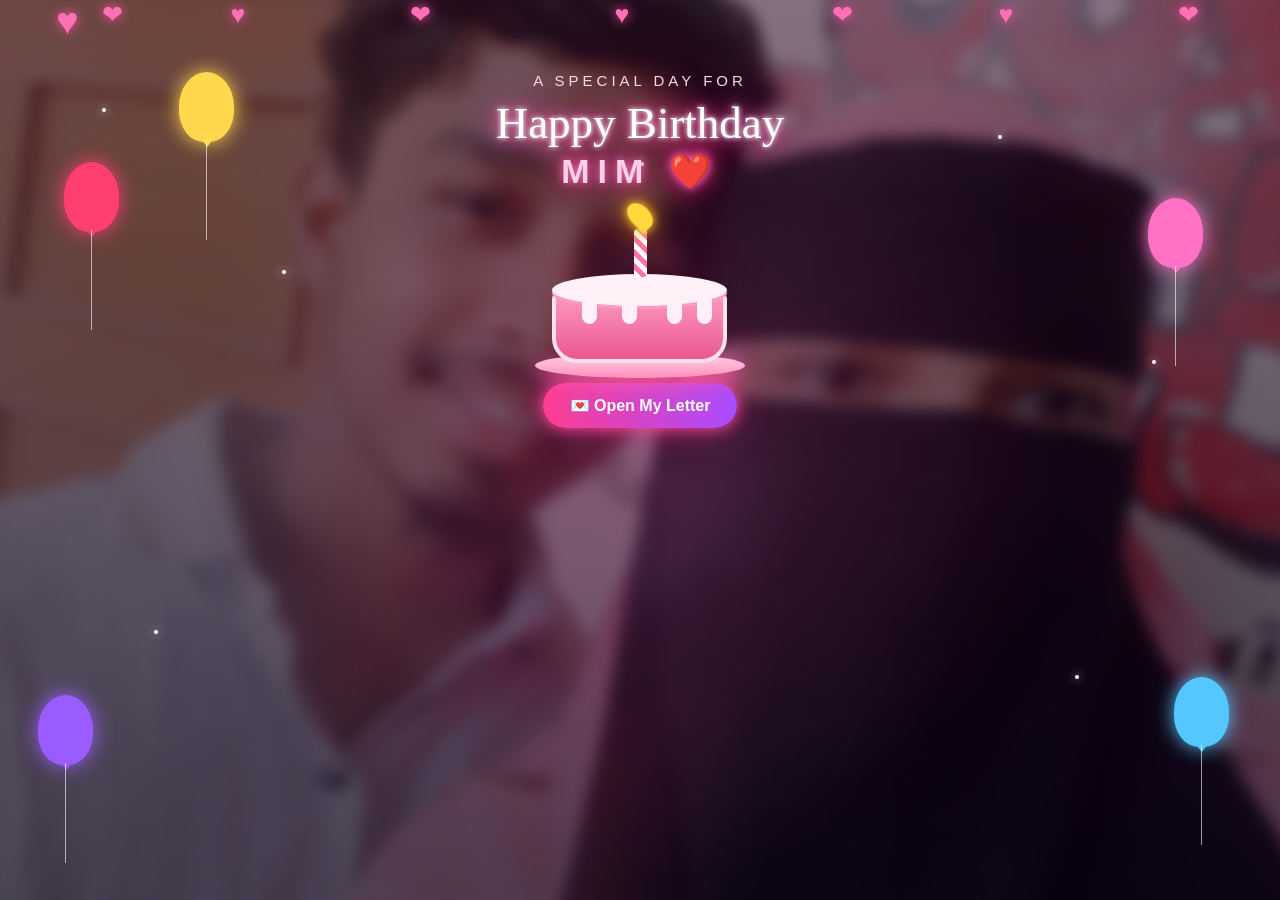
==== index.html @ fad7452c "Birthday" ====
<!DOCTYPE html>
<html lang="en">
<head>
<meta charset="UTF-8">
<meta name="viewport" content="width=device-width, initial-scale=1.0">

<title>Happy Birthday MIM ❤️</title>

<style>
*{
    margin:0;
    padding:0;
    box-sizing:border-box;
}

html,body{
    width:100%;
    height:100%;
    overflow:hidden;
}

body{
    font-family:Arial,sans-serif;
    background:#090014;
}

/* =========================
   MAIN
========================= */

.scene{
    width:100%;
    height:100vh;
    position:relative;
    overflow:hidden;
    background:#180014;
}

/* Blurred photo background */
.scene::before{
    content:"";
    position:absolute;
    inset:-20px;

    background:
        linear-gradient(
            rgba(40,0,30,.55),
            rgba(10,0,20,.72)
        ),
        url("[data-uri]");

    background-size:cover;
    background-position:center;
    background-repeat:no-repeat;

    filter:blur(7px);
    transform:scale(1.08);

    z-index:0;
}

/* Soft pink glow */
.scene::after{
    content:"";
    position:absolute;
    inset:0;

    background:
        radial-gradient(
            circle at center,
            rgba(255,80,170,.18),
            transparent 55%
        );

    z-index:1;
    pointer-events:none;
}

/* সব content ছবির উপরে থাকবে */
.scene > *{
    position:relative;
    z-index:2;
}

/* =========================
   STARS
========================= */

.stars{
    position:absolute;
    width:100%;
    height:100%;
    pointer-events:none;
}

.star{
    position:absolute;
    width:4px;
    height:4px;
    background:white;
    border-radius:50%;
    box-shadow:0 0 10px white;
    animation:twinkle 2s infinite alternate;
}

@keyframes twinkle{
    from{
        opacity:.2;
        transform:scale(.5);
    }
    to{
        opacity:1;
        transform:scale(1.4);
    }
}

/* =========================
   BALLOONS
========================= */

.balloon{
    position:absolute;
    width:55px;
    height:70px;
    border-radius:50% 50% 45% 45%;
    z-index:3;
    animation:floatBalloon 4s ease-in-out infinite alternate;
}

.balloon:before{
    content:"";
    position:absolute;
    width:12px;
    height:8px;
    left:22px;
    bottom:-5px;
    background:inherit;
    clip-path:polygon(0 0,100% 0,50% 100%);
}

.balloon:after{
    content:"";
    position:absolute;
    width:1px;
    height:100px;
    background:rgba(255,255,255,.6);
    left:27px;
    top:68px;
}

.red{
    background:#ff3f70;
    left:5%;
    top:18%;
    box-shadow:0 0 20px #ff3f70;
}

.pink{
    background:#ff72c6;
    right:6%;
    top:22%;
    box-shadow:0 0 20px #ff72c6;
    animation-delay:1s;
}

.purple{
    background:#9b5cff;
    left:3%;
    bottom:15%;
    box-shadow:0 0 20px #9b5cff;
    animation-delay:1.5s;
}

.blue{
    background:#55c7ff;
    right:4%;
    bottom:17%;
    box-shadow:0 0 20px #55c7ff;
    animation-delay:2s;
}

.yellow{
    background:#ffd84d;
    left:14%;
    top:8%;
    box-shadow:0 0 20px #ffd84d;
    animation-delay:.7s;
}

@keyframes floatBalloon{
    from{
        transform:translateY(0) rotate(-5deg);
    }
    to{
        transform:translateY(-25px) rotate(6deg);
    }
}

/* =========================
   FLOATING LOVE
========================= */

.love{
    position:absolute;
    color:#ff70b7;
    font-size:25px;
    z-index:4;
    pointer-events:none;
    animation:loveFloat linear infinite;
    text-shadow:0 0 12px #ff4fa8;
}

@keyframes loveFloat{
    0%{
        transform:translateY(110vh) scale(.5) rotate(0);
        opacity:0;
    }

    15%{
        opacity:1;
    }

    85%{
        opacity:1;
    }

    100%{
        transform:translateY(-120px) scale(1.3) rotate(360deg);
        opacity:0;
    }
}

/* =========================
   CENTER CONTENT
========================= */

.content{
    position:absolute;
    width:100%;
    left:0;
    top:8%;
    text-align:center;
    z-index:10;
}

/* Small text */

.small-title{
    color:#ffd6ec;
    font-size:15px;
    letter-spacing:4px;
    text-transform:uppercase;
    margin-bottom:8px;
}

/* Happy Birthday */

.happy{
    font-family:cursive;
    font-size:45px;
    color:#fff;
    text-shadow:
    0 0 5px white,
    0 0 15px #ff74bd,
    0 0 30px #ff2f9d;
    animation:titleGlow 2s infinite alternate;
}

@keyframes titleGlow{
    from{
        text-shadow:
        0 0 5px white,
        0 0 15px #ff74bd;
    }

    to{
        text-shadow:
        0 0 10px white,
        0 0 25px #ff74bd,
        0 0 45px #ff2f9d;
    }
}

/* MIM */

.mim{
    margin-top:2px;
    font-size:34px;
    font-weight:bold;
    color:#ffd0e8;
    letter-spacing:8px;
    text-shadow:
    0 0 10px #ff73bb,
    0 0 25px #ff168f;
}

/* =========================
   CAKE
========================= */

.cake{
    width:210px;
    height:175px;
    position:relative;
    margin:12px auto 0;
}

/* plate */

.plate{
    position:absolute;
    width:210px;
    height:25px;
    background:linear-gradient(#ffd4e6,#ff8fbd);
    border-radius:50%;
    bottom:0;
    left:0;
    box-shadow:0 5px 20px #ff5ca8;
}

/* bottom cake */

.cake-bottom{
    position:absolute;
    width:175px;
    height:75px;
    left:17px;
    bottom:15px;
    background:linear-gradient(#ff9cc2,#e95891);
    border-radius:12px 12px 25px 25px;
    border:4px solid #ffe1ee;
}

/* frosting */

.frosting{
    position:absolute;
    width:175px;
    height:32px;
    left:17px;
    bottom:72px;
    background:#fff0f7;
    border-radius:50%;
    box-shadow:0 3px 0 #ff9ac2;
}

/* frosting drops */

.drop{
    position:absolute;
    width:15px;
    height:28px;
    background:#fff0f7;
    border-radius:0 0 12px 12px;
    bottom:-18px;
}

.d1{left:30px;}
.d2{left:70px;}
.d3{left:115px;}
.d4{left:145px;}

/* candle */

.candle{
    position:absolute;
    width:13px;
    height:48px;
    left:99px;
    bottom:101px;
    background:repeating-linear-gradient(
        45deg,
        #fff,
        #fff 5px,
        #ff71ad 5px,
        #ff71ad 10px
    );
    border-radius:4px;
}

/* flame */

.flame{
    position:absolute;
    width:20px;
    height:30px;
    left:-4px;
    top:-28px;
    background:#ffd83d;
    border-radius:50% 50% 50% 0;
    transform:rotate(-45deg);
    box-shadow:
    0 0 10px #ffd83d,
    0 0 25px #ff9d00;
    animation:flame .5s infinite alternate;
}

@keyframes flame{
    from{
        transform:rotate(-45deg) scale(.9);
    }

    to{
        transform:rotate(-45deg) scale(1.1);
    }
}

/* =========================
   BUTTON
========================= */

.open-btn{
    margin-top:5px;
    padding:13px 27px;
    border:none;
    border-radius:30px;
    color:white;
    font-size:16px;
    font-weight:bold;
    background:linear-gradient(90deg,#ff3d91,#a94cff);
    box-shadow:
    0 0 15px #ff4da6,
    0 0 35px rgba(255,50,150,.5);
    cursor:pointer;
    animation:pulse 1.8s infinite;
}

@keyframes pulse{
    50%{
        transform:scale(1.06);
    }
}

/* =========================
   LETTER POPUP
========================= */

.overlay{
    position:absolute;
    width:100%;
    height:100%;
    left:0;
    top:0;
    background:rgba(0,0,0,.65);
    backdrop-filter:blur(7px);
    z-index:50;
    display:none;
    justify-content:center;
    align-items:center;
    padding:25px;
}

.letter{
    width:100%;
    max-width:390px;
    background:linear-gradient(145deg,#fff,#ffe5f1);
    padding:28px 23px;
    border-radius:25px;
    text-align:center;
    color:#53113a;
    box-shadow:
    0 0 30px #ff68b5,
    0 15px 50px rgba(0,0,0,.5);
    animation:letterOpen .6s ease;
}

@keyframes letterOpen{
    from{
        transform:scale(.4) rotate(-5deg);
        opacity:0;
    }

    to{
        transform:scale(1) rotate(0);
        opacity:1;
    }
}

.letter h2{
    color:#ed3b91;
    font-family:cursive;
    font-size:30px;
    margin-bottom:15px;
}

.letter p{
    font-size:16px;
    line-height:1.8;
}

.close-btn{
    margin-top:20px;
    border:none;
    padding:10px 25px;
    border-radius:25px;
    background:#ed3b91;
    color:white;
    font-weight:bold;
}

/* =========================
   MOBILE
========================= */

@media(max-width:400px){

    .happy{
        font-size:39px;
    }

    .mim{
        font-size:29px;
    }

    .cake{
        transform:scale(.9);
        margin-top:4px;
    }

    .balloon{
        transform:scale(.8);
    }

    .content{
        top:7%;
    }
}
</style>
</head>


<body>

<div class="scene" id="scene">

    <!-- STARS -->

    <div class="stars">

        <span class="star" style="left:8%;top:12%;"></span>
        <span class="star" style="left:22%;top:30%;animation-delay:.5s;"></span>
        <span class="star" style="left:78%;top:15%;animation-delay:1s;"></span>
        <span class="star" style="left:90%;top:40%;animation-delay:.3s;"></span>
        <span class="star" style="left:12%;top:70%;animation-delay:1.2s;"></span>
        <span class="star" style="left:84%;top:75%;animation-delay:.8s;"></span>
        <span class="star" style="left:50%;top:18%;animation-delay:.4s;"></span>

    </div>


    <!-- BALLOONS -->

    <div class="balloon red"></div>

    <div class="balloon pink"></div>

    <div class="balloon purple"></div>

    <div class="balloon blue"></div>

    <div class="balloon yellow"></div>


    <!-- FLOATING LOVE -->

    <div class="love" style="left:8%;animation-duration:8s;">❤</div>

    <div class="love" style="left:18%;animation-duration:10s;animation-delay:2s;">♥</div>

    <div class="love" style="left:32%;animation-duration:7s;animation-delay:1s;">❤</div>

    <div class="love" style="left:48%;animation-duration:9s;animation-delay:3s;">♥</div>

    <div class="love" style="left:65%;animation-duration:8s;animation-delay:1s;">❤</div>

    <div class="love" style="left:78%;animation-duration:10s;animation-delay:4s;">♥</div>

    <div class="love" style="left:92%;animation-duration:7s;animation-delay:2s;">❤</div>


    <!-- MAIN -->

    <div class="content">

        <div class="small-title">
            A Special Day For
        </div>

        <div class="happy">
            Happy Birthday
        </div>

        <div class="mim">
            MIM ❤️
        </div>


        <!-- CAKE -->

        <div class="cake">

            <div class="plate"></div>

            <div class="cake-bottom"></div>

            <div class="frosting">

                <span class="drop d1"></span>

                <span class="drop d2"></span>

                <span class="drop d3"></span>

                <span class="drop d4"></span>

            </div>

            <div class="candle">

                <div class="flame"></div>

            </div>

        </div>


        <button class="open-btn" onclick="openLetter()">
            💌 Open My Letter
        </button>

    </div>


    <!-- LETTER -->

    <div class="overlay" id="overlay">

        <div class="letter">

            <h2>
                Happy Birthday Mim ❤️
            </h2>

            <p>
                আজকের দিনটা আমার কাছে সত্যিই অনেক
                special। তুমি আমার জীবনের খুব সুন্দর
                একটা অংশ। তোমার হাসি সবসময় এমনই
                সুন্দর থাকুক। তোমার প্রতিটা স্বপ্ন
                পূরণ হোক, প্রতিটা দিন আনন্দে কাটুক।
                <br><br>
                তোমার সাথে কাটানো প্রতিটা মুহূর্ত
                আমার কাছে অনেক মূল্যবান। ❤️
                <br><br>
                সবসময় ভালো থেকো, হাসিখুশি থেকো।
                আর আমাদের এই সুন্দর সম্পর্কটা
                এভাবেই থাকুক। 💗
            </p>

            <button class="close-btn" onclick="closeLetter()">
                ❤️ Close
            </button>

        </div>

    </div>

</div>


<script>

/* =========================
   OPEN LETTER
========================= */

function openLetter(){

    document.getElementById("overlay").style.display="flex";

}


/* =========================
   CLOSE LETTER
========================= */

function closeLetter(){

    document.getElementById("overlay").style.display="none";

}


/* =========================
   EXTRA HEARTS
========================= */

function createLove(){

    const heart=document.createElement("div");

    heart.className="love";

    heart.innerHTML=
        Math.random()>.5 ? "❤" : "♥";

    heart.style.left=
        Math.random()*100+"%";

    heart.style.fontSize=
        (18+Math.random()*25)+"px";

    heart.style.animationDuration=
        (6+Math.random()*6)+"s";

    document
        .getElementById("scene")
        .appendChild(heart);

    setTimeout(function(){

        heart.remove();

    },13000);

}

setInterval(createLove,800);


/* =========================
   CLICK OUTSIDE LETTER
========================= */

document
.getElementById("overlay")
.addEventListener("click",function(e){

    if(e.target===this){

        closeLetter();

    }

});

</script>

</body>
</html>
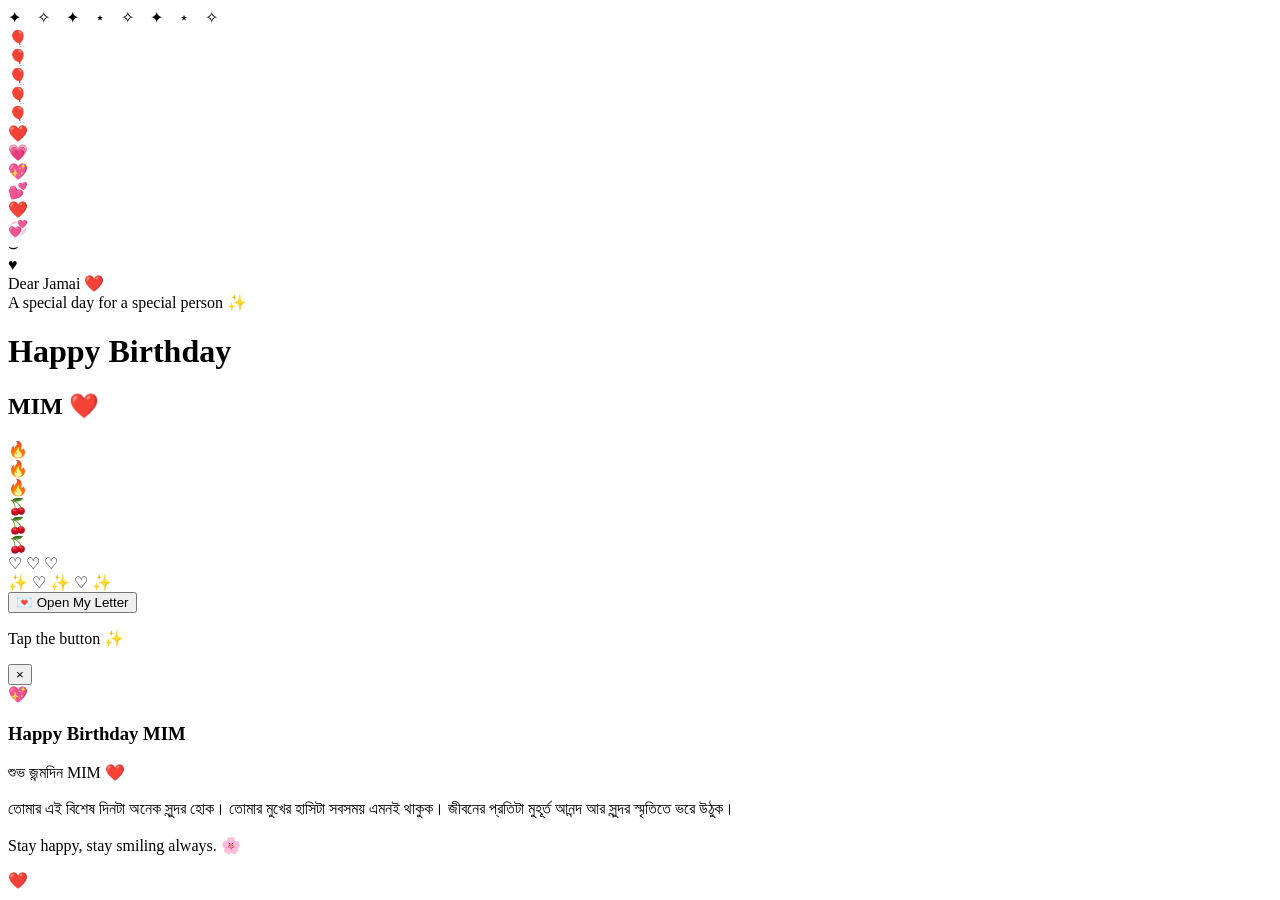
==== commit ac371e97: "Birthday" ====
--- a/index.html
+++ b/index.html
@@ -1,664 +1,138 @@
 <!DOCTYPE html>
 <html lang="en">
 <head>
-<meta charset="UTF-8">
-<meta name="viewport" content="width=device-width, initial-scale=1.0">
-
-<title>Happy Birthday MIM ❤️</title>
-
-<style>
-*{
-    margin:0;
-    padding:0;
-    box-sizing:border-box;
-}
-
-html,body{
-    width:100%;
-    height:100%;
-    overflow:hidden;
-}
-
-body{
-    font-family:Arial,sans-serif;
-    background:#090014;
-}
-
-/* =========================
-   MAIN
-========================= */
-
-.scene{
-    width:100%;
-    height:100vh;
-    position:relative;
-    overflow:hidden;
-    background:#180014;
-}
-
-/* Blurred photo background */
-.scene::before{
-    content:"";
-    position:absolute;
-    inset:-20px;
-
-    background:
-        linear-gradient(
-            rgba(40,0,30,.55),
-            rgba(10,0,20,.72)
-        ),
-        url("[data-uri]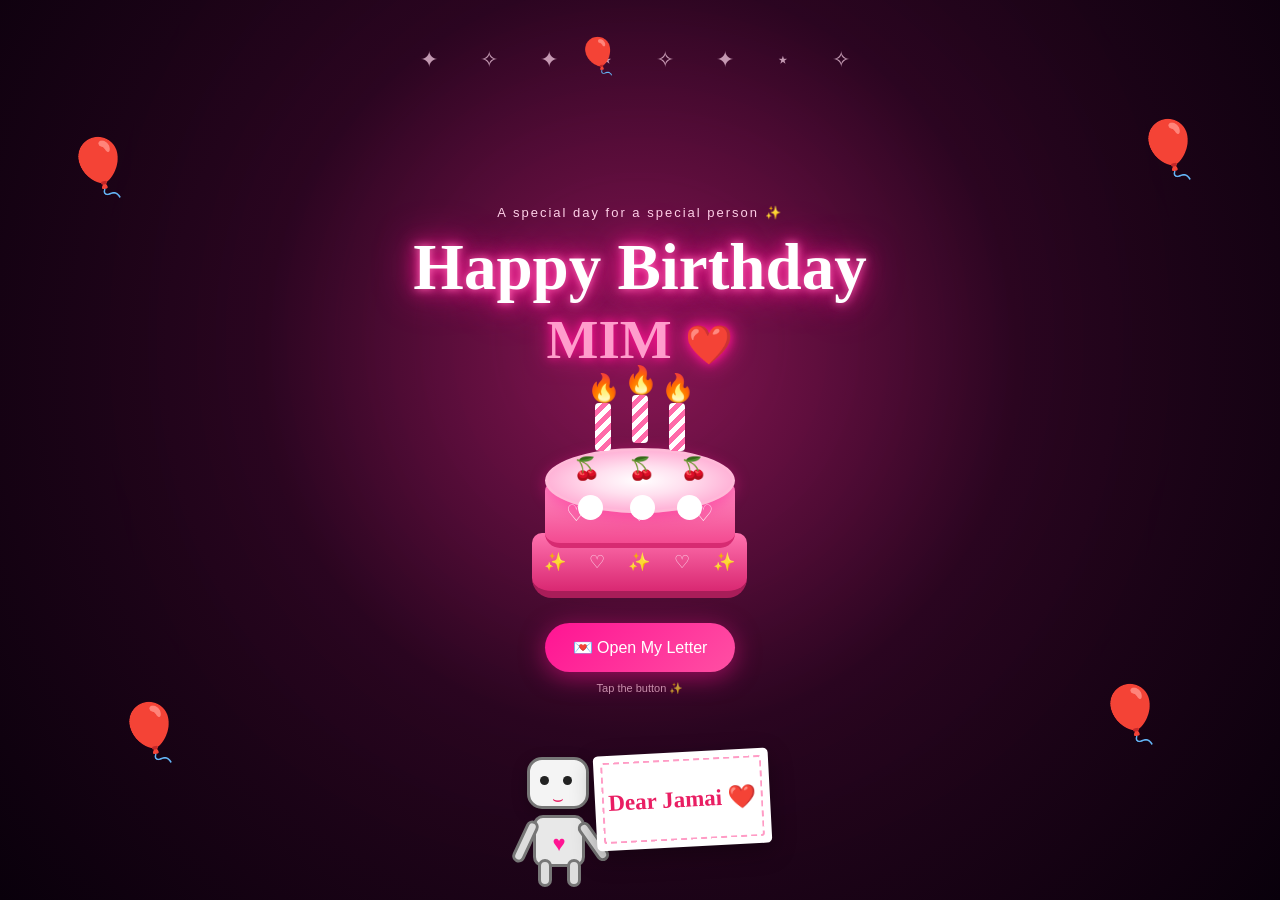
==== commit f793589a: "New" ====
--- a/index.html
+++ b/index.html
@@ -140,7 +140,7 @@
 
 </div>
 
-<script src="script.js"></script>
+<script src="Script.js"></script>
 
 </body>
 </html>
--- a/style.css
+++ b/style.css
@@ -0,0 +1,866 @@
+* {
+    margin: 0;
+    padding: 0;
+    box-sizing: border-box;
+}
+
+body {
+    overflow: hidden;
+    font-family: Arial, sans-serif;
+}
+
+/* MAIN BACKGROUND */
+
+.scene {
+    width: 100%;
+    height: 100vh;
+    position: relative;
+    overflow: hidden;
+
+    background:
+        radial-gradient(circle at 50% 40%, #7b164d 0%, #26051e 45%, #09000b 100%);
+
+    display: flex;
+    justify-content: center;
+    align-items: center;
+}
+
+/* Soft glow */
+
+.scene::before {
+    content: "";
+    position: absolute;
+    width: 500px;
+    height: 500px;
+
+    background: #ff1493;
+
+    border-radius: 50%;
+
+    filter: blur(150px);
+
+    opacity: .15;
+
+    top: 10%;
+    left: 50%;
+
+    transform: translateX(-50%);
+}
+
+/* STARS */
+
+.stars {
+    position: absolute;
+    top: 5%;
+    width: 100%;
+
+    text-align: center;
+
+    color: #ffd6ec;
+    font-size: 22px;
+
+    opacity: .7;
+
+    letter-spacing: 10px;
+}
+
+/* CONTENT */
+
+.content {
+    position: relative;
+    z-index: 5;
+
+    text-align: center;
+
+    color: white;
+
+    width: 100%;
+}
+
+.small-text {
+    font-size: 13px;
+
+    color: #ffd1e8;
+
+    letter-spacing: 2px;
+
+    margin-bottom: 10px;
+}
+
+h1 {
+    font-size: clamp(38px, 9vw, 65px);
+
+    font-family: Georgia, serif;
+
+    font-weight: bold;
+
+    color: white;
+
+    text-shadow:
+        0 0 8px #ff69b4,
+        0 0 20px #ff1493,
+        0 0 40px #ff1493;
+
+    animation: titleGlow 2s infinite alternate;
+}
+
+h2 {
+    margin-top: 3px;
+
+    font-size: clamp(35px, 8vw, 55px);
+
+    font-family: Georgia, serif;
+
+    color: #ff9dcc;
+
+    text-shadow:
+        0 0 10px #ff1493,
+        0 0 25px #ff1493;
+}
+
+h2 span {
+    font-size: .7em;
+}
+
+/* CAKE */
+
+.cake {
+    width: 230px;
+    height: 210px;
+
+    margin: 22px auto 20px;
+
+    position: relative;
+}
+
+/* CAKE TOP */
+
+.cake-top {
+    position: absolute;
+
+    width: 190px;
+    height: 65px;
+
+    left: 20px;
+    top: 55px;
+
+    border-radius: 50%;
+
+    background:
+        radial-gradient(
+            ellipse at center,
+            #fff 0%,
+            #ffe0ef 35%,
+            #ff8fc4 100%
+        );
+
+    border: 3px solid #ffb9d8;
+
+    box-shadow:
+        0 4px 15px rgba(255, 20, 147, .45);
+
+    z-index: 3;
+}
+
+/* CREAM */
+
+.cream {
+    position: absolute;
+
+    width: 25px;
+    height: 25px;
+
+    border-radius: 50%;
+
+    background: #fff;
+
+    bottom: -10px;
+}
+
+.cream1 {
+    left: 30px;
+}
+
+.cream2 {
+    left: 82px;
+}
+
+.cream3 {
+    right: 30px;
+}
+
+/* CHERRIES */
+
+.cherry {
+    position: absolute;
+
+    font-size: 22px;
+
+    top: 5px;
+}
+
+.cherry1 {
+    left: 25px;
+}
+
+.cherry2 {
+    left: 80px;
+}
+
+.cherry3 {
+    right: 25px;
+}
+
+/* MIDDLE LAYER */
+
+.cake-middle {
+    position: absolute;
+
+    width: 190px;
+    height: 65px;
+
+    left: 20px;
+    top: 90px;
+
+    background:
+        linear-gradient(
+            #ff8fc4,
+            #f34b91
+        );
+
+    border-radius: 8px 8px 15px 15px;
+
+    border-bottom: 5px solid #d72b72;
+
+    z-index: 2;
+
+    display: flex;
+
+    justify-content: space-around;
+
+    align-items: center;
+
+    color: #fff;
+
+    font-size: 23px;
+}
+
+/* BOTTOM LAYER */
+
+.cake-bottom {
+    position: absolute;
+
+    width: 215px;
+    height: 65px;
+
+    left: 7px;
+    top: 140px;
+
+    background:
+        linear-gradient(
+            #ff72ae,
+            #d92872
+        );
+
+    border-radius: 10px 10px 20px 20px;
+
+    border-bottom: 7px solid #a91d59;
+
+    z-index: 1;
+
+    display: flex;
+
+    justify-content: space-around;
+
+    align-items: center;
+
+    color: #ffd9eb;
+
+    font-size: 18px;
+}
+
+/* CANDLES */
+
+.candle {
+    position: absolute;
+
+    width: 16px;
+    height: 48px;
+
+    top: 10px;
+
+    border-radius: 4px;
+
+    background:
+        repeating-linear-gradient(
+            135deg,
+            #fff,
+            #fff 5px,
+            #ff69a9 5px,
+            #ff69a9 10px
+        );
+
+    z-index: 5;
+}
+
+.candle1 {
+    left: 70px;
+}
+
+.candle2 {
+    left: 107px;
+    top: 2px;
+}
+
+.candle3 {
+    left: 144px;
+}
+
+.flame {
+    position: absolute;
+
+    top: -31px;
+    left: -8px;
+
+    font-size: 27px;
+
+    animation: flame 0.5s infinite alternate;
+}
+
+/* BUTTON */
+
+.letter-btn {
+    border: none;
+
+    padding: 15px 28px;
+
+    border-radius: 50px;
+
+    font-size: 16px;
+
+    color: white;
+
+    background:
+        linear-gradient(
+            135deg,
+            #ff1493,
+            #ff4fa3
+        );
+
+    box-shadow:
+        0 5px 25px rgba(255, 20, 147, .5);
+
+    cursor: pointer;
+
+    transition: .3s;
+}
+
+.letter-btn:hover {
+    transform: translateY(-3px) scale(1.05);
+}
+
+.hint {
+    margin-top: 10px;
+
+    font-size: 11px;
+
+    color: #ffc6df;
+
+    opacity: .7;
+}
+
+/* BALLOONS */
+
+.balloon {
+    position: absolute;
+
+    font-size: 55px;
+
+    z-index: 3;
+
+    animation: balloonFloat 4s ease-in-out infinite;
+}
+
+.balloon1 {
+    left: 5%;
+    top: 15%;
+}
+
+.balloon2 {
+    right: 6%;
+    top: 13%;
+
+    animation-delay: 1s;
+}
+
+.balloon3 {
+    left: 9%;
+    bottom: 15%;
+
+    animation-delay: 2s;
+}
+
+.balloon4 {
+    right: 9%;
+    bottom: 17%;
+
+    animation-delay: 3s;
+}
+
+.balloon5 {
+    left: 45%;
+    top: 4%;
+
+    font-size: 35px;
+
+    animation-delay: 1.5s;
+}
+
+/* FLOATING HEARTS */
+
+.heart {
+    position: absolute;
+
+    bottom: -50px;
+
+    font-size: 25px;
+
+    z-index: 4;
+
+    animation: heartUp 6s linear infinite;
+}
+
+.heart1 {
+    left: 10%;
+}
+
+.heart2 {
+    left: 25%;
+    animation-delay: 1s;
+}
+
+.heart3 {
+    left: 40%;
+    animation-delay: 2s;
+}
+
+.heart4 {
+    left: 60%;
+    animation-delay: 3s;
+}
+
+.heart5 {
+    left: 78%;
+    animation-delay: 4s;
+}
+
+.heart6 {
+    left: 90%;
+    animation-delay: 5s;
+}
+
+/* LETTER */
+
+.letter-overlay {
+    position: fixed;
+
+    inset: 0;
+
+    background: rgba(0,0,0,.75);
+
+    z-index: 100;
+
+    display: none;
+
+    justify-content: center;
+
+    align-items: center;
+
+    padding: 20px;
+}
+
+.letter-overlay.show {
+    display: flex;
+}
+
+.letter {
+    width: 100%;
+    max-width: 430px;
+
+    background:
+        linear-gradient(
+            145deg,
+            #fff,
+            #fff0f7
+        );
+
+    border-radius: 25px;
+
+    padding: 35px 25px 25px;
+
+    color: #4d1737;
+
+    text-align: center;
+
+    position: relative;
+
+    box-shadow:
+        0 20px 70px rgba(255,20,147,.35);
+
+    animation: letterOpen .45s ease;
+}
+
+.letter-heart {
+    font-size: 38px;
+
+    margin-bottom: 5px;
+}
+
+.letter h3 {
+    font-size: 27px;
+
+    color: #e91e63;
+
+    margin-bottom: 18px;
+}
+
+.letter p {
+    font-size: 16px;
+
+    line-height: 1.8;
+}
+
+.bottom-heart {
+    margin-top: 15px;
+
+    font-size: 25px;
+}
+
+.close-btn {
+    position: absolute;
+
+    right: 12px;
+    top: 8px;
+
+    border: none;
+
+    background: none;
+
+    color: #e91e63;
+
+    font-size: 32px;
+
+    cursor: pointer;
+}
+
+/* ANIMATIONS */
+
+@keyframes titleGlow {
+    from {
+        text-shadow:
+            0 0 8px #ff69b4,
+            0 0 20px #ff1493;
+    }
+
+    to {
+        text-shadow:
+            0 0 15px #fff,
+            0 0 35px #ff1493,
+            0 0 55px #ff1493;
+    }
+}
+
+@keyframes flame {
+    from {
+        transform: scale(.85) rotate(-3deg);
+    }
+
+    to {
+        transform: scale(1.15) rotate(3deg);
+    }
+}
+
+@keyframes balloonFloat {
+    0%,100% {
+        transform: translateY(0) rotate(-3deg);
+    }
+
+    50% {
+        transform: translateY(-25px) rotate(3deg);
+    }
+}
+
+@keyframes heartUp {
+    0% {
+        transform: translateY(0) scale(.7);
+        opacity: 0;
+    }
+
+    15% {
+        opacity: 1;
+    }
+
+    100% {
+        transform: translateY(-110vh) scale(1.2);
+        opacity: 0;
+    }
+}
+
+@keyframes letterOpen {
+    from {
+        transform: scale(.7);
+        opacity: 0;
+    }
+
+    to {
+        transform: scale(1);
+        opacity: 1;
+    }
+}
+
+/* MOBILE */
+
+@media(max-width:600px) {
+
+    .small-text {
+        font-size: 11px;
+    }
+
+    .cake {
+        transform: scale(.85);
+        margin-top: 12px;
+        margin-bottom: 8px;
+    }
+
+    .balloon {
+        font-size: 42px;
+    }
+
+    .balloon5 {
+        font-size: 28px;
+    }
+
+    .letter {
+        padding: 30px 20px 22px;
+    }
+
+    .letter p {
+        font-size: 15px;
+    }
+}
+/* 🤖 ROBOT WITH PAPER */
+
+.robot-box {
+    position: absolute;
+    left: 50%;
+    bottom: 18px;
+
+    transform: translateX(-50%);
+
+    width: 300px;
+    height: 150px;
+
+    z-index: 8;
+}
+
+/* Robot */
+
+.robot {
+    position: absolute;
+
+    left: 25px;
+    bottom: 0;
+
+    width: 85px;
+    height: 125px;
+}
+
+/* Head */
+
+.robot-head {
+    position: absolute;
+
+    top: 0;
+    left: 12px;
+
+    width: 62px;
+    height: 52px;
+
+    background: #f4f4f4;
+
+    border: 3px solid #777;
+
+    border-radius: 15px;
+
+    box-shadow:
+        0 5px 15px rgba(0,0,0,.25);
+}
+
+.robot-eye {
+    position: relative;
+
+    display: inline-block;
+
+    width: 9px;
+    height: 9px;
+
+    margin-top: 16px;
+    margin-left: 10px;
+
+    background: #222;
+
+    border-radius: 50%;
+}
+
+.robot-mouth {
+    text-align: center;
+
+    font-size: 18px;
+
+    color: #e91e63;
+}
+
+/* Body */
+
+.robot-body {
+    position: absolute;
+
+    left: 18px;
+    top: 58px;
+
+    width: 52px;
+    height: 52px;
+
+    background: #e8e8e8;
+
+    border: 3px solid #777;
+
+    border-radius: 10px;
+}
+
+.robot-heart {
+    text-align: center;
+
+    margin-top: 13px;
+
+    color: #ff1493;
+
+    font-size: 22px;
+}
+
+/* Arms */
+
+.robot-arm {
+    position: absolute;
+
+    width: 13px;
+    height: 45px;
+
+    background: #ddd;
+
+    border: 3px solid #777;
+
+    border-radius: 10px;
+}
+
+.left-arm {
+    left: 4px;
+    top: 62px;
+
+    transform: rotate(25deg);
+}
+
+.right-arm {
+    right: 0;
+    top: 62px;
+
+    transform: rotate(-35deg);
+}
+
+/* Legs */
+
+.robot-leg {
+    position: absolute;
+
+    width: 14px;
+    height: 28px;
+
+    background: #ddd;
+
+    border: 3px solid #777;
+
+    border-radius: 8px;
+
+    bottom: -5px;
+}
+
+.left-leg {
+    left: 23px;
+}
+
+.right-leg {
+    left: 52px;
+}
+
+/* Paper */
+
+.paper {
+    position: absolute;
+
+    left: 105px;
+    bottom: 35px;
+
+    width: 175px;
+    height: 95px;
+
+    background: #fff;
+
+    border-radius: 5px;
+
+    transform: rotate(-3deg);
+
+    box-shadow:
+        0 8px 25px rgba(0,0,0,.3);
+
+    display: flex;
+
+    justify-content: center;
+    align-items: center;
+
+    font-family: Georgia, serif;
+
+    font-size: 23px;
+
+    font-weight: bold;
+
+    color: #e91e63;
+
+    text-align: center;
+}
+
+.paper::before {
+    content: "";
+
+    position: absolute;
+
+    inset: 7px;
+
+    border: 2px dashed #ff9bc5;
+
+    border-radius: 3px;
+}
+
+/* Mobile */
+
+@media(max-width:600px) {
+
+    .robot-box {
+        bottom: 12px;
+
+        transform:
+            translateX(-50%)
+            scale(.82);
+
+        transform-origin: bottom center;
+    }
+}
